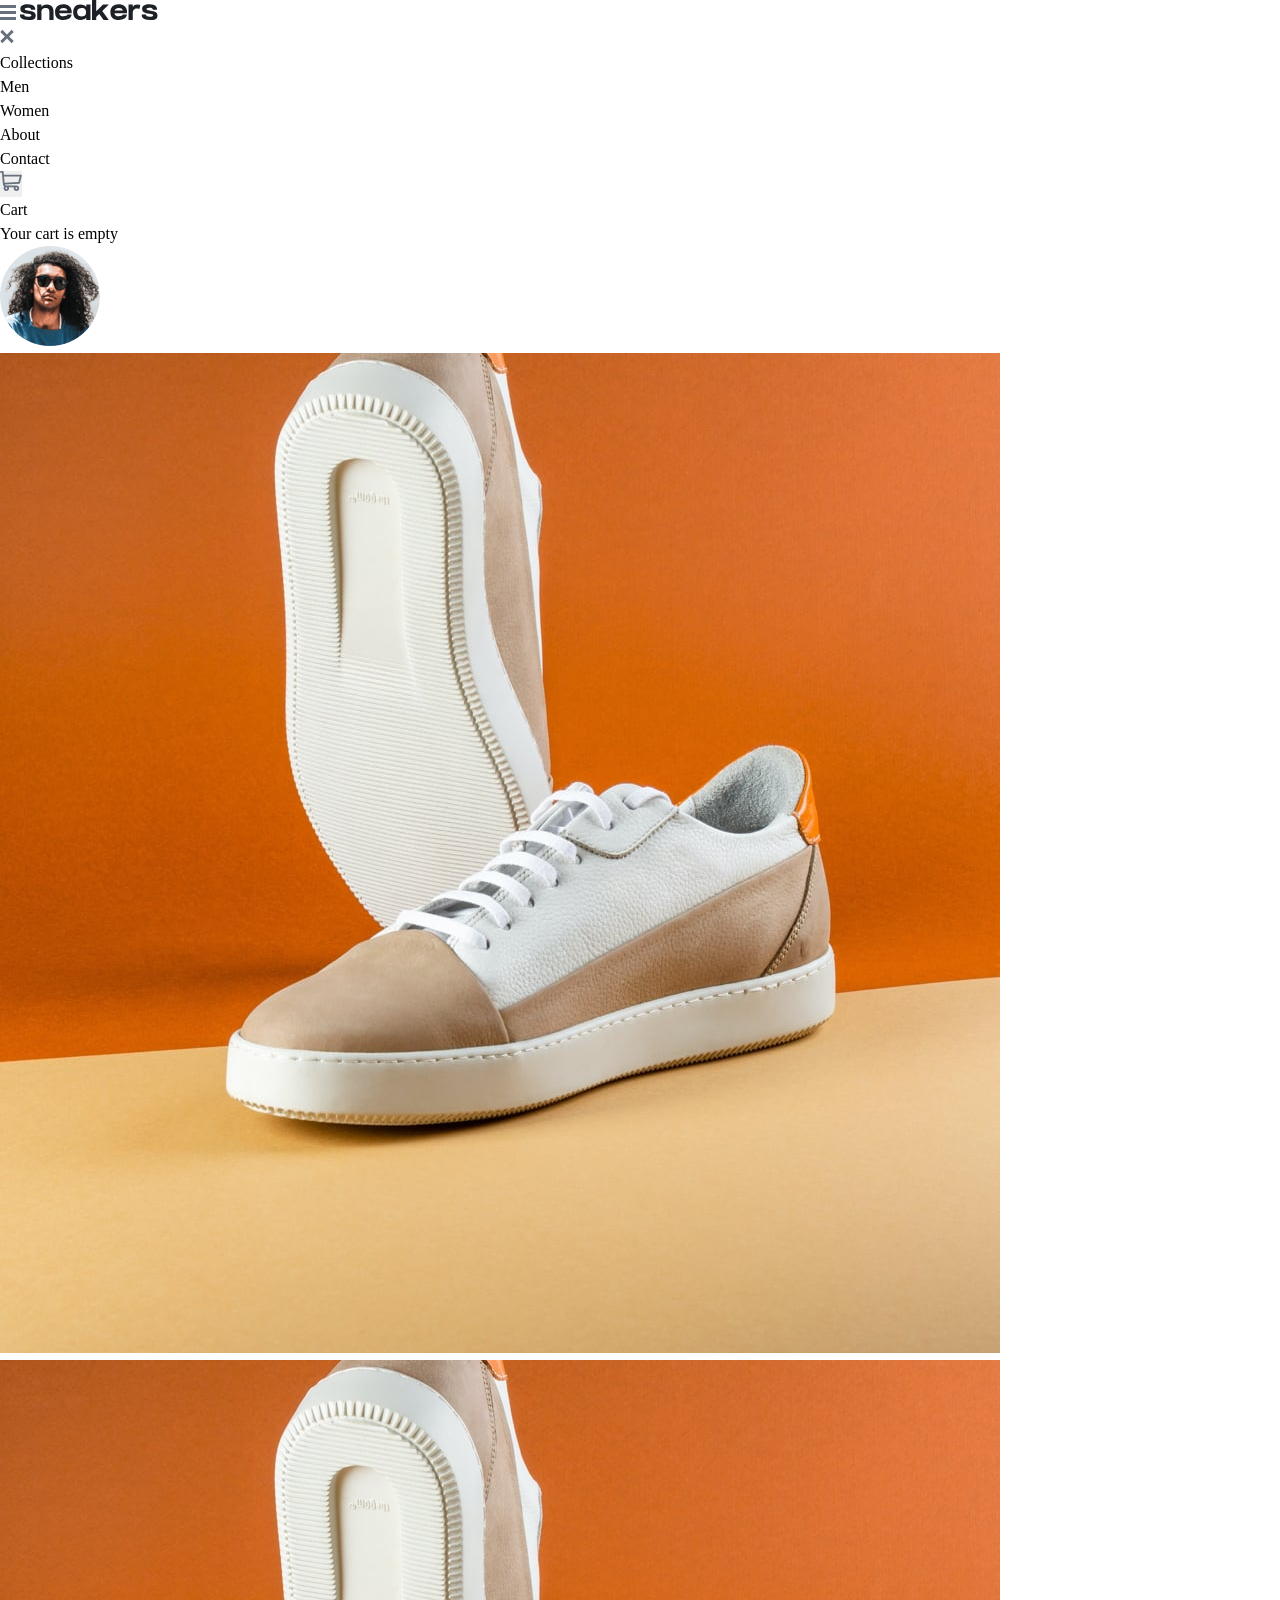
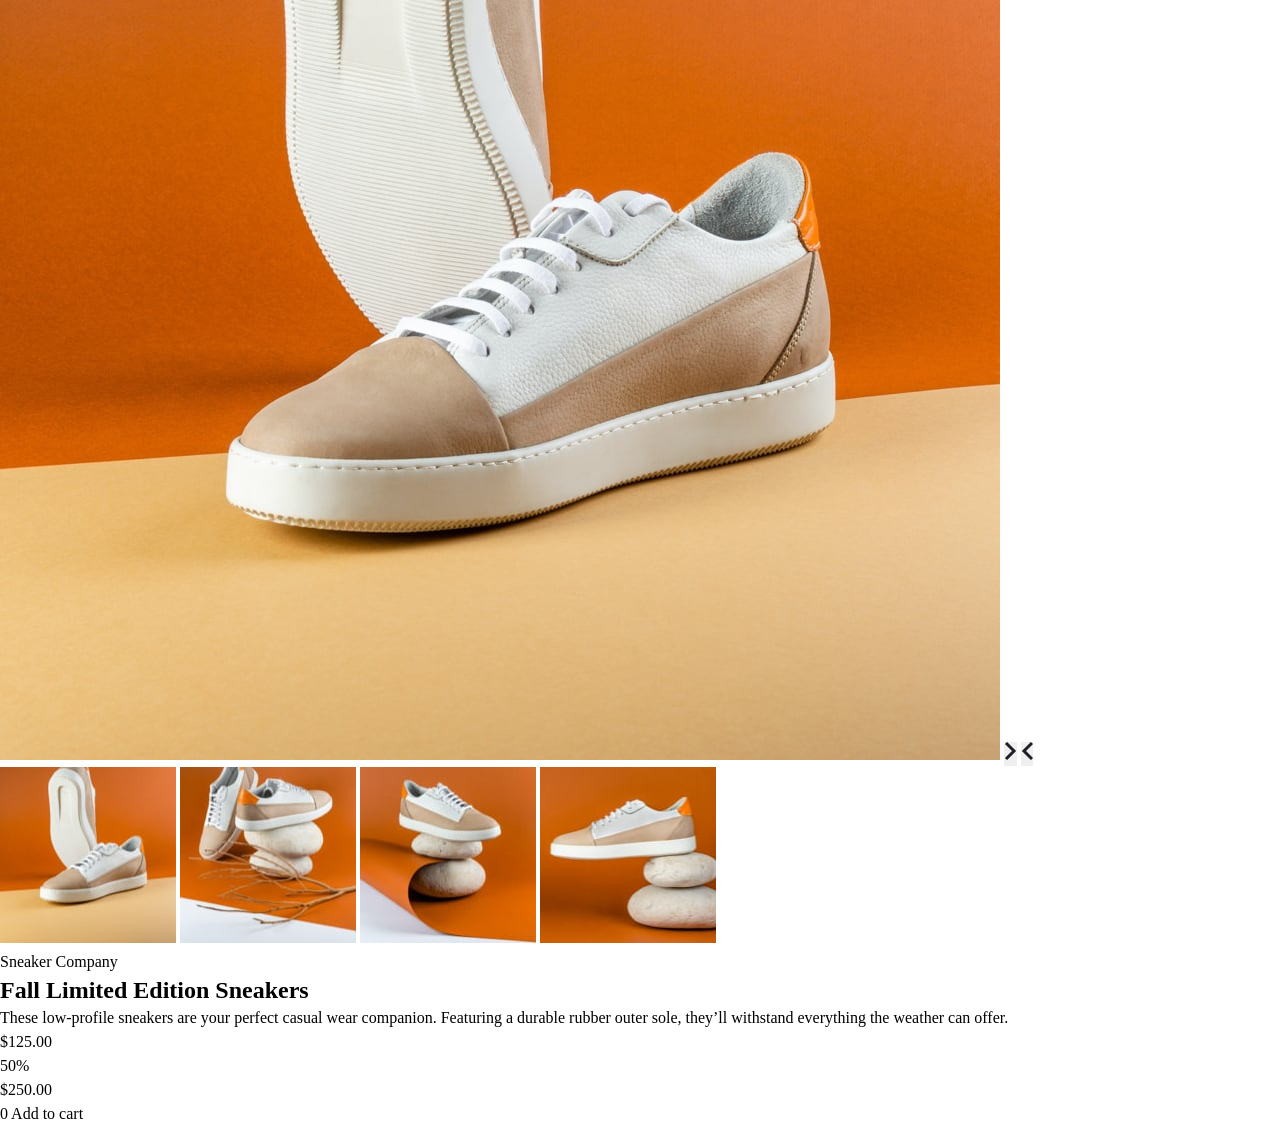
==== index.html @ e35ac058 "fixed folder bug" ====
<!DOCTYPE html>
<html lang="en">
  <head>
    <meta charset="UTF-8" />
    <meta name="viewport" content="width=device-width, initial-scale=1.0" />
    <!-- displays site properly based on user's device -->

    <link
      rel="icon"
      type="image/png"
      sizes="32x32"
      href="./images/favicon-32x32.png"
    />
    <link rel="preconnect" href="https://fonts.googleapis.com" />
    <link rel="preconnect" href="https://fonts.gstatic.com" crossorigin />
    <link
      href="https://fonts.googleapis.com/css2?family=Kumbh+Sans:wght@100..900&display=swap"
      rel="stylesheet"
    />
    <link rel="stylesheet" href="./components/main.css" />
    <link rel="stylesheet" href="./components/style.css" />
    <link rel="stylesheet" href="./components/utils.css" />
    <title>Frontend Mentor | E-commerce product page</title>
  </head>
  <body>
    <header>
      <!-- navbar -->
      <nav>
        <div class="nav__left">
          <img src="./images/icon-menu.svg" alt="menu" class="hidden menu" />
          <img src="./images/logo.svg" alt="logo" class="logo" />
          <div class="overlay"></div>
          <!-- placed this div here in nav left-->
          <ul class="nav__links">
            <img
              src="./images/icon-close.svg"
              alt="close"
              class="close-btn hidden"
            />
            <li class="nav__link">Collections</li>
            <li class="nav__link">Men</li>
            <li class="nav__link">Women</li>
            <li class="nav__link">About</li>
            <li class="nav__link">Contact</li>
          </ul>
        </div>
        <div class="nav__right">
          <!-- cart -->
          <div class="cart__container">
            <button class="cart__btn">
              <span class="indicator"></span>
              <!-- to call on for numbers of items inside users cart later in js-->
              <img src="./images/icon-cart.svg" alt="cart" />
            </button>
            <div class="cart__wrap invisble">
              <p class="cart__heading">Cart</p>
              <div class="divider"></div>
              <!-- line inside cart card-->
              <div class="cart_content empty">
                <p>Your cart is empty</p>
              </div>
            </div>
          </div>
          <img src="./images/image-avatar.png" alt="avatar" />
        </div>
      </nav>
    </header>
    <main>
      <!-- thumbnails -->
      <section class="thumbnails">
        <img
          src="./images/image-product-1.jpg"
          alt="product"
          class="main-thumbnail invisble mob"
        />
        <div class="mobile-thumb hidden">
          <img
            src="./images/image-product-1.jpg"
            alt="product"
            class="thumb mob"
          />
          <button id="next">
            <img src="./images/icon-next.svg" alt="next" />
          </button>
          <button id="previous">
            <img src="./images/icon-previous.svg" alt="previous" />
          </button>
        </div>
        <div>
          <div class="preview">
            <img
              src="./images/image-product-1-thumbnail.jpg"
              alt="product"
              class="selected"
            />
            <img
              src="./images/image-product-2-thumbnail.jpg"
              alt="product"
              class="selected"
            />
            <img
              src="./images/image-product-3-thumbnail.jpg"
              alt="product"
              class="selected"
            />
            <img
              src="./images/image-product-4-thumbnail.jpg"
              alt="product"
              class="selected"
            />
          </div>
        </div>
      </section>
      <!-- content -->
      <section class="content">
        <p class="company">Sneaker Company</p>
        <h1 class="title">Fall Limited Edition Sneakers</h1>
        <p class="desc">
          These low-profile sneakers are your perfect casual wear companion.
          Featuring a durable rubber outer sole, they’ll withstand everything
          the weather can offer.
        </p>
        <div class="price">
          <div class="new-price">
            <p class="now">$125.00</p>
            <span> 50%</span>
          </div>
          <p class="old-price">$250.00</p>
          <!-- LEFT OFF HERE -->
        </div>
      </section>
    </main>

    0 Add to cart

    <!-- <div class="attribution">
      Challenge by
      <a href="https://www.frontendmentor.io?ref=challenge" target="_blank"
        >Frontend Mentor</a
      >. Coded by <a href="#">Your Name Here</a>.
    </div> -->
    <script src="app.js"></script>
  </body>
</html>
---- components/style.css ----
/* color variables */
:root {
  --clr-light: hsl(0, 0%, 100%);
  --clr-dark: hsl(0, 0%, 0%); /*(with 75% opacity for light box background); */
  --clr-primary100: hsl(26, 100%, 55%);
  --clr-primary200: hsl(25, 100%, 94%);
  --clr-primary300: ;
  --clr-primary400: ;
  --clr-neutral100: hsl(220, 13%, 13%);
  --clr-neutral200: hsl(219, 9%, 45%);
  --clr-neutral300: hsl(220, 14%, 75%);
  --clr-neutral400: hsl(223, 64%, 98%);

  /* comment color hex codes here for easy copy and paste*/
  /* - Linear, 135deg, from hsl(0, 0%, 100%), to hsl(0, 100%, 98%)
  - Linear, 135deg, from hsl(0, 80%, 86%), to hsl(0, 74%, 74%) */

  /* sizes */
  --size-xxs: 0.5rem;
  --size-xs: 0.75rem;
  --size-sm: 0.875rem;
  --size-base: 1rem;
  --size-lg: 1.125rem;
  --size-xl: 1.25rem;
  --size-2xl: 1.5rem;
  --size-3xl: 1.875rem;
  --size-4xl: 2.25rem;
  --size-5xl: 3rem;
  --size-6xl: 3.75rem;
  --size-7xl: 4.5rem;
  --size-8xl: 6rem;
  --size-9xl: 8rem;
  --size-10xl: 10rem;
}

/* IN MODERN_NORMALIZE ALREADY */
*,
::before,
::after {
  box-sizing: border-box;
}

* {
  margin: 0;
  padding: 0;
  line-height: calc(1em + 0.5rem);
}

/* html,
  body {
    height: 100%;
    width: 100%;
    overflow: hidden;
  } */

html {
  scroll-behavior: smooth;
}

body {
  /* font of your choice */

  font-size: var(--size-base);

  /* background-color: grey; */
}

ul,
li,
ol {
  list-style: none;
  padding: 0;
  margin: 0;
}

picture,
video,
canvas,
svg {
  display: block;
  max-width: 100%;
  user-select: none;
}

button {
  display: inline-block;
  padding: 0;
  border: none;
  cursor: pointer;
}
---- components/utils.css ----
/*  CHAMELEON RESPONSIVE SETUP */

/* xs */
/* @media (min-width: 475px) { 
 
  } */

/* sm */
/* @media (min-width: 640px) {
      
  }  */

/* md */
/* @media (min-width: 768px) {
      
  }  */

/* lg */
/* @media (min-width: 1024px) {
      
  }  */

/* xl */
/* @media (min-width: 1280px) {
      
  }  */

/* 2xl */
/* @media (min-width: 1536px) {
    
  }   */
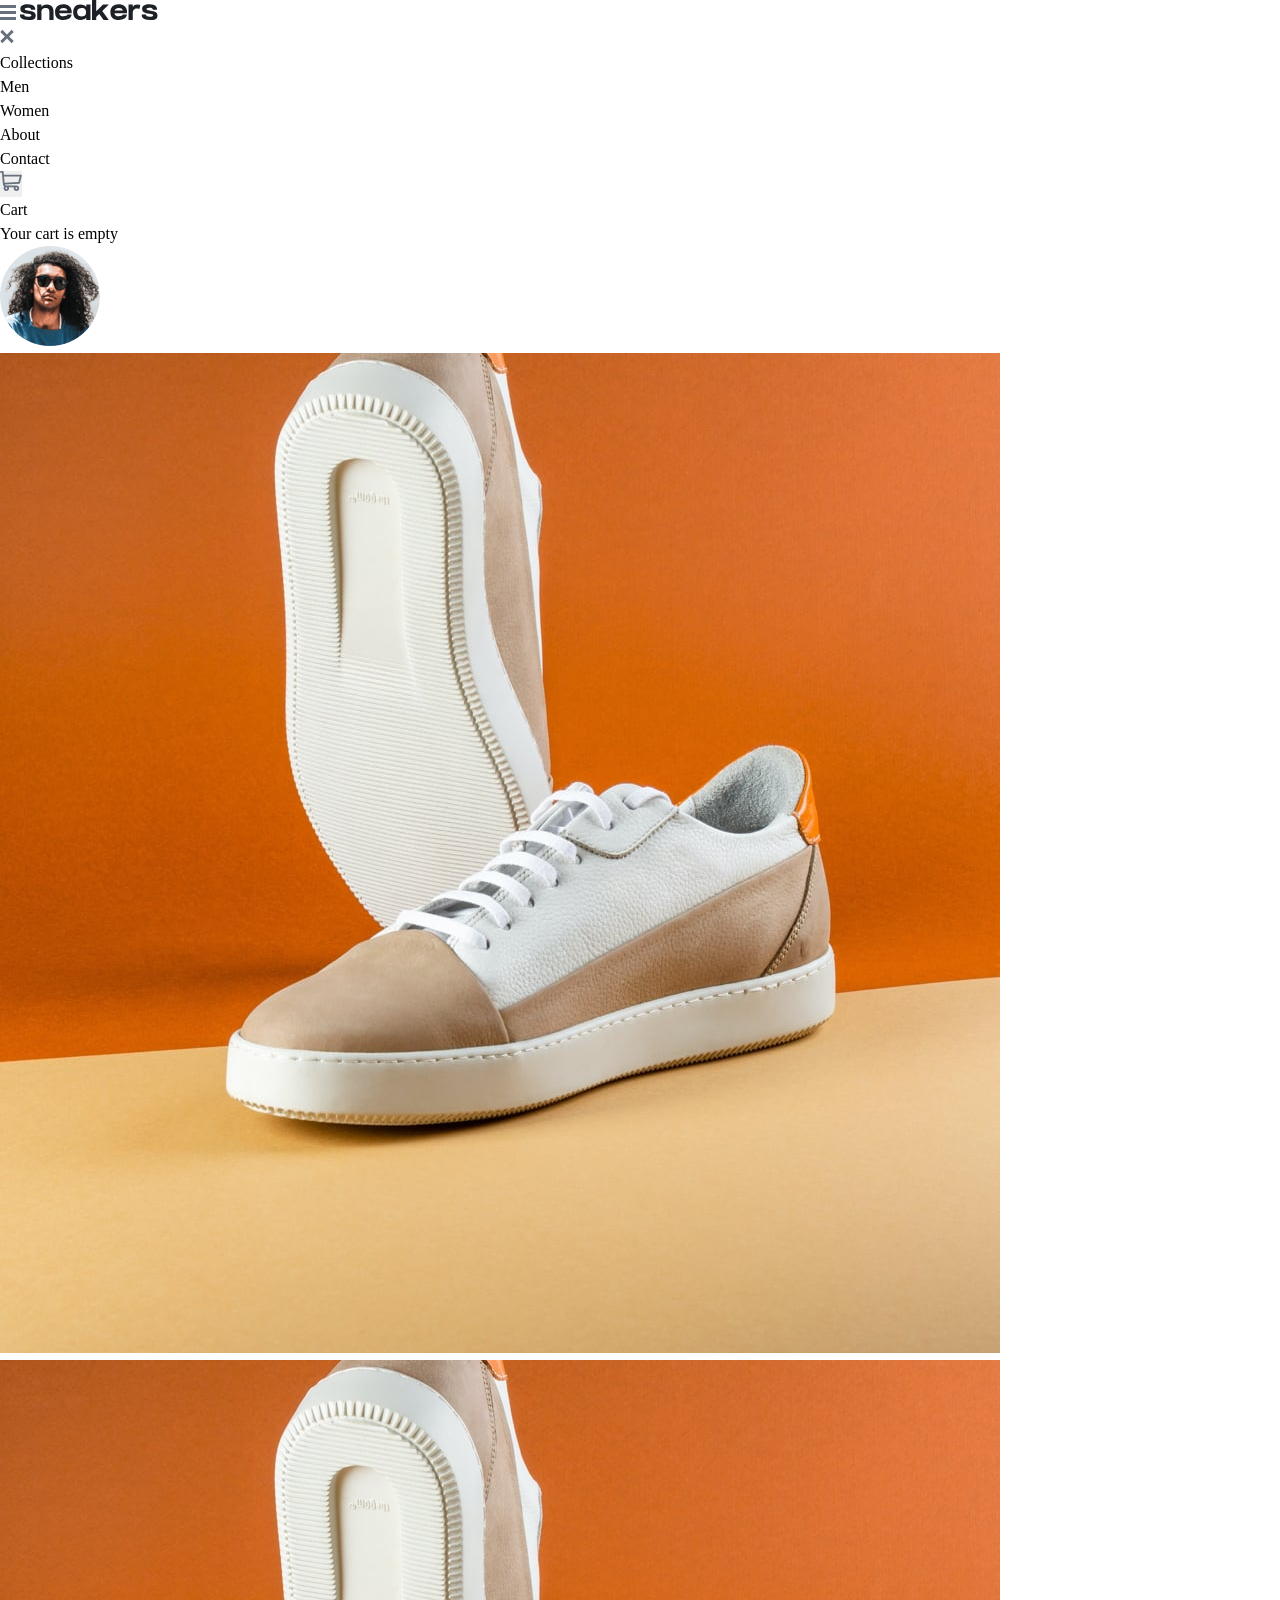
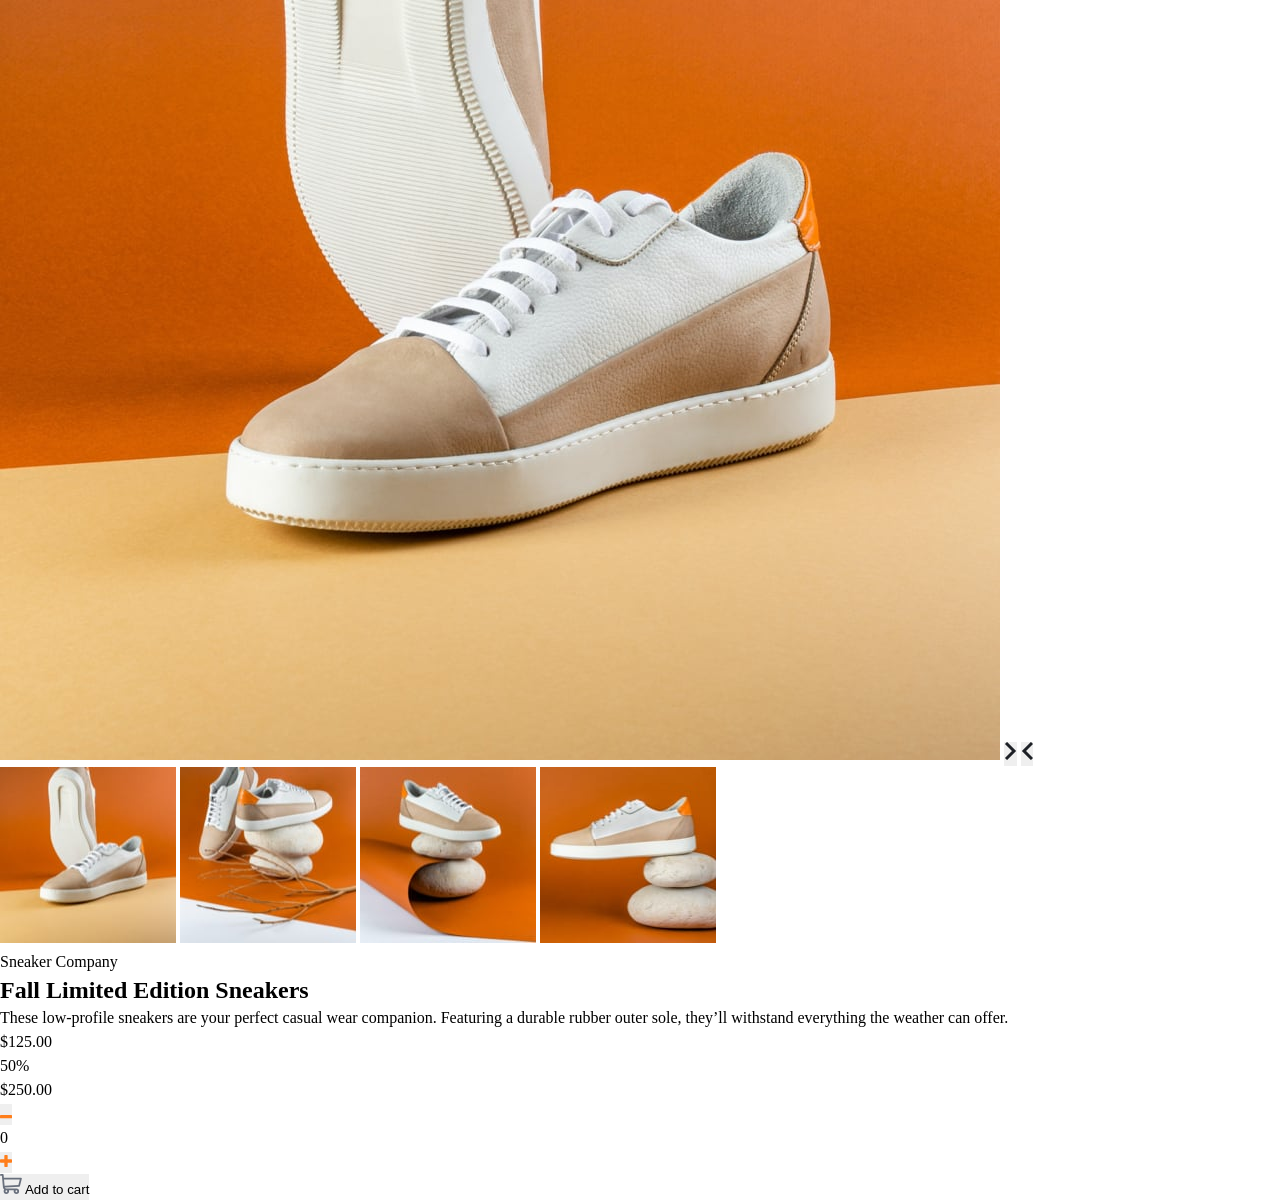
==== commit 1892e75d: "wrapped content inside div container" ====
--- a/index.html
+++ b/index.html
@@ -23,122 +23,136 @@
     <title>Frontend Mentor | E-commerce product page</title>
   </head>
   <body>
-    <header>
-      <!-- navbar -->
-      <nav>
-        <div class="nav__left">
-          <img src="./images/icon-menu.svg" alt="menu" class="hidden menu" />
-          <img src="./images/logo.svg" alt="logo" class="logo" />
-          <div class="overlay"></div>
-          <!-- placed this div here in nav left-->
-          <ul class="nav__links">
-            <img
-              src="./images/icon-close.svg"
-              alt="close"
-              class="close-btn hidden"
-            />
-            <li class="nav__link">Collections</li>
-            <li class="nav__link">Men</li>
-            <li class="nav__link">Women</li>
-            <li class="nav__link">About</li>
-            <li class="nav__link">Contact</li>
-          </ul>
-        </div>
-        <div class="nav__right">
-          <!-- cart -->
-          <div class="cart__container">
-            <button class="cart__btn">
-              <span class="indicator"></span>
-              <!-- to call on for numbers of items inside users cart later in js-->
-              <img src="./images/icon-cart.svg" alt="cart" />
-            </button>
-            <div class="cart__wrap invisble">
-              <p class="cart__heading">Cart</p>
-              <div class="divider"></div>
-              <!-- line inside cart card-->
-              <div class="cart_content empty">
-                <p>Your cart is empty</p>
+    <div class="container">
+      <header>
+        <!-- navbar -->
+        <nav>
+          <div class="nav__left">
+            <img src="./images/icon-menu.svg" alt="menu" class="hidden menu" />
+            <img src="./images/logo.svg" alt="logo" class="logo" />
+            <div class="overlay"></div>
+            <!-- placed this div here in nav left-->
+            <ul class="nav__links">
+              <img
+                src="./images/icon-close.svg"
+                alt="close"
+                class="close-btn hidden"
+              />
+              <li class="nav__link">Collections</li>
+              <li class="nav__link">Men</li>
+              <li class="nav__link">Women</li>
+              <li class="nav__link">About</li>
+              <li class="nav__link">Contact</li>
+            </ul>
+          </div>
+          <div class="nav__right">
+            <!-- cart -->
+            <div class="cart__container">
+              <button class="cart__btn">
+                <span class="indicator"></span>
+                <!-- to call on for numbers of items inside users cart later in js-->
+                <img src="./images/icon-cart.svg" alt="cart" />
+              </button>
+              <div class="cart__wrap invisble">
+                <p class="cart__heading">Cart</p>
+                <div class="divider"></div>
+                <!-- line inside cart card-->
+                <div class="cart_content empty">
+                  <p>Your cart is empty</p>
+                </div>
               </div>
             </div>
+            <img src="./images/image-avatar.png" alt="avatar" />
           </div>
-          <img src="./images/image-avatar.png" alt="avatar" />
-        </div>
-      </nav>
-    </header>
-    <main>
-      <!-- thumbnails -->
-      <section class="thumbnails">
-        <img
-          src="./images/image-product-1.jpg"
-          alt="product"
-          class="main-thumbnail invisble mob"
-        />
-        <div class="mobile-thumb hidden">
+        </nav>
+      </header>
+      <main>
+        <!-- thumbnails -->
+        <section class="thumbnails">
           <img
             src="./images/image-product-1.jpg"
             alt="product"
-            class="thumb mob"
+            class="main-thumbnail invisble mob"
           />
-          <button id="next">
-            <img src="./images/icon-next.svg" alt="next" />
-          </button>
-          <button id="previous">
-            <img src="./images/icon-previous.svg" alt="previous" />
-          </button>
-        </div>
-        <div>
-          <div class="preview">
+          <div class="mobile-thumb hidden">
             <img
-              src="./images/image-product-1-thumbnail.jpg"
+              src="./images/image-product-1.jpg"
               alt="product"
-              class="selected"
+              class="thumb mob"
             />
-            <img
-              src="./images/image-product-2-thumbnail.jpg"
-              alt="product"
-              class="selected"
-            />
-            <img
-              src="./images/image-product-3-thumbnail.jpg"
-              alt="product"
-              class="selected"
-            />
-            <img
-              src="./images/image-product-4-thumbnail.jpg"
-              alt="product"
-              class="selected"
-            />
+            <button id="next">
+              <img src="./images/icon-next.svg" alt="next" />
+            </button>
+            <button id="previous">
+              <img src="./images/icon-previous.svg" alt="previous" />
+            </button>
           </div>
-        </div>
-      </section>
-      <!-- content -->
-      <section class="content">
-        <p class="company">Sneaker Company</p>
-        <h1 class="title">Fall Limited Edition Sneakers</h1>
-        <p class="desc">
-          These low-profile sneakers are your perfect casual wear companion.
-          Featuring a durable rubber outer sole, they’ll withstand everything
-          the weather can offer.
-        </p>
-        <div class="price">
-          <div class="new-price">
-            <p class="now">$125.00</p>
-            <span> 50%</span>
+          <div>
+            <div class="preview">
+              <img
+                src="./images/image-product-1-thumbnail.jpg"
+                alt="product"
+                class="selected"
+              />
+              <img
+                src="./images/image-product-2-thumbnail.jpg"
+                alt="product"
+                class="selected"
+              />
+              <img
+                src="./images/image-product-3-thumbnail.jpg"
+                alt="product"
+                class="selected"
+              />
+              <img
+                src="./images/image-product-4-thumbnail.jpg"
+                alt="product"
+                class="selected"
+              />
+            </div>
           </div>
-          <p class="old-price">$250.00</p>
-          <!-- LEFT OFF HERE -->
-        </div>
-      </section>
-    </main>
+        </section>
+        <!-- content -->
+        <section class="content">
+          <p class="company">Sneaker Company</p>
+          <h1 class="title">Fall Limited Edition Sneakers</h1>
+          <p class="desc">
+            These low-profile sneakers are your perfect casual wear companion.
+            Featuring a durable rubber outer sole, they’ll withstand everything
+            the weather can offer.
+          </p>
+          <div class="price">
+            <div class="new-price">
+              <p class="now">$125.00</p>
+              <span> 50%</span>
+            </div>
+            <p class="old-price">$250.00</p>
+          </div>
+          <div class="buttons">
+            <div class="amount-btn">
+              <button id="minus">
+                <img src="./images/icon-minus.svg" alt="minus" />
+              </button>
+              <p class="amount">0</p>
+              <button id="plus">
+                <img src="./images/icon-plus.svg" alt="plus" />
+              </button>
+            </div>
+            <button class="add-btn">
+              <img src="./images/icon-cart.svg" alt="cart" />
+              Add to cart
+            </button>
+          </div>
+        </section>
+      </main>
 
-    0 Add to cart
-
-    <!-- <div class="attribution">
+      <!-- <div class="attribution">
       Challenge by
       <a href="https://www.frontendmentor.io?ref=challenge" target="_blank"
         >Frontend Mentor</a
       >. Coded by <a href="#">Your Name Here</a>.
     </div> -->
-    <script src="app.js"></script>
+      <script src="app.js"></script>
+    </div>
   </body>
 </html>
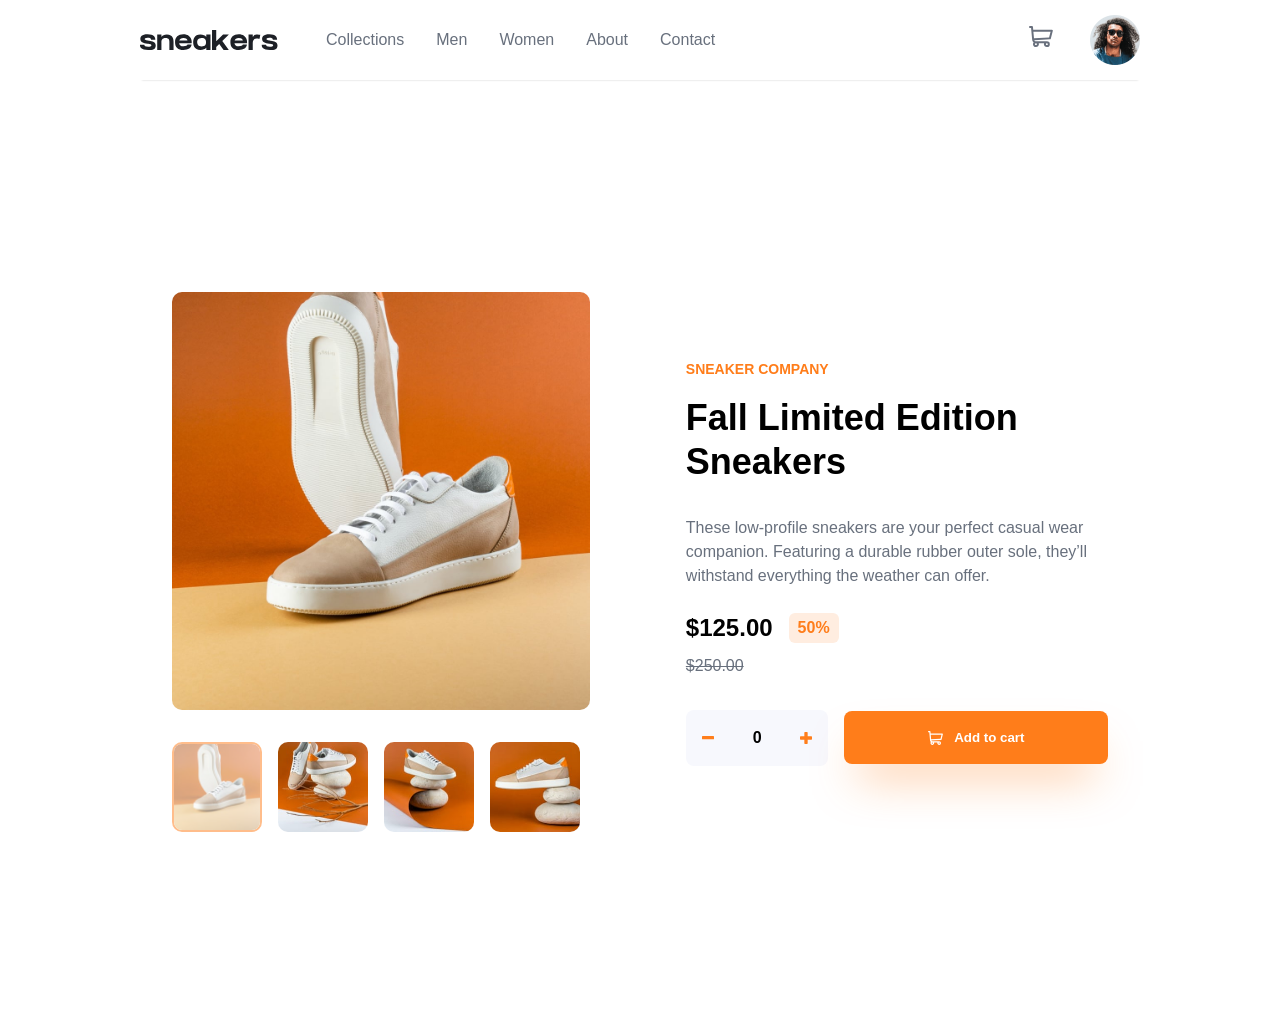
==== commit cff8eaa7: "final-commit" ====
--- a/index.html
+++ b/index.html
@@ -27,42 +27,53 @@
       <header>
         <!-- navbar -->
         <nav>
-          <div class="nav__left">
-            <img src="./images/icon-menu.svg" alt="menu" class="hidden menu" />
-            <img src="./images/logo.svg" alt="logo" class="logo" />
-            <div class="overlay"></div>
-            <!-- placed this div here in nav left-->
-            <ul class="nav__links">
+          <div class="nav__container">
+            <div class="nav__left">
               <img
-                src="./images/icon-close.svg"
-                alt="close"
-                class="close-btn hidden"
+                src="./images/icon-menu.svg"
+                alt="menu"
+                class="hidden menu"
+                id="menu-btn"
               />
-              <li class="nav__link">Collections</li>
-              <li class="nav__link">Men</li>
-              <li class="nav__link">Women</li>
-              <li class="nav__link">About</li>
-              <li class="nav__link">Contact</li>
-            </ul>
-          </div>
-          <div class="nav__right">
-            <!-- cart -->
-            <div class="cart__container">
-              <button class="cart__btn">
-                <span class="indicator"></span>
-                <!-- to call on for numbers of items inside users cart later in js-->
-                <img src="./images/icon-cart.svg" alt="cart" />
-              </button>
-              <div class="cart__wrap invisble">
-                <p class="cart__heading">Cart</p>
-                <div class="divider"></div>
-                <!-- line inside cart card-->
-                <div class="cart_content empty">
-                  <p>Your cart is empty</p>
+              <img src="./images/logo.svg" alt="logo" class="logo" />
+              <div class="overlay"></div>
+              <!-- placed this div here in nav left-->
+              <ul class="nav__links">
+                <img
+                  src="./images/icon-close.svg"
+                  alt="close"
+                  class="close-btn hidden"
+                />
+                <li class="nav__link">Collections</li>
+                <li class="nav__link">Men</li>
+                <li class="nav__link">Women</li>
+                <li class="nav__link">About</li>
+                <li class="nav__link">Contact</li>
+              </ul>
+            </div>
+            <div class="nav__right">
+              <!-- cart -->
+              <div class="cart__container">
+                <button class="cart__btn">
+                  <span class="indicator"></span>
+                  <!-- to call on for numbers of items inside users cart later in js-->
+                  <img src="./images/icon-cart.svg" alt="cart" class="cart" />
+                </button>
+                <div class="cart__wrap invisible">
+                  <p class="cart__heading">Cart</p>
+                  <div class="divider"></div>
+                  <!-- line inside cart card-->
+                  <div class="cart__content empty">
+                    <p>Your cart is empty</p>
+                  </div>
                 </div>
               </div>
+              <img
+                src="./images/image-avatar.png"
+                alt="avatar"
+                class="avatar"
+              />
             </div>
-            <img src="./images/image-avatar.png" alt="avatar" />
           </div>
         </nav>
       </header>
@@ -72,13 +83,14 @@
           <img
             src="./images/image-product-1.jpg"
             alt="product"
-            class="main-thumbnail invisble mob"
+            class="main-thumbnail"
+            id="invisible-mob"
           />
           <div class="mobile-thumb hidden">
             <img
               src="./images/image-product-1.jpg"
               alt="product"
-              class="thumb mob"
+              class="thumb-mob"
             />
             <button id="next">
               <img src="./images/icon-next.svg" alt="next" />
@@ -94,21 +106,9 @@
                 alt="product"
                 class="selected"
               />
-              <img
-                src="./images/image-product-2-thumbnail.jpg"
-                alt="product"
-                class="selected"
-              />
-              <img
-                src="./images/image-product-3-thumbnail.jpg"
-                alt="product"
-                class="selected"
-              />
-              <img
-                src="./images/image-product-4-thumbnail.jpg"
-                alt="product"
-                class="selected"
-              />
+              <img src="./images/image-product-2-thumbnail.jpg" alt="product" />
+              <img src="./images/image-product-3-thumbnail.jpg" alt="product" />
+              <img src="./images/image-product-4-thumbnail.jpg" alt="product" />
             </div>
           </div>
         </section>
@@ -152,7 +152,30 @@
         >Frontend Mentor</a
       >. Coded by <a href="#">Your Name Here</a>.
     </div> -->
-      <script src="app.js"></script>
+    </div>
+    <!-- Lightbox -->
+    <div class="lightbox invisible">
+      <div class="lightbox-container">
+        <button class="close-lightbox">
+          <img src="./images/icon-close.svg" alt="close" />
+        </button>
+        <img
+          src="./images/image-product-1.jpg"
+          alt="product"
+          class="main-thumbnail invisible-mob"
+        />
+        <div class="preview">
+          <img
+            src="./images/image-product-1-thumbnail.jpg"
+            alt="product"
+            class="selected"
+          />
+          <img src="./images/image-product-2-thumbnail.jpg" alt="product" />
+          <img src="./images/image-product-3-thumbnail.jpg" alt="product" />
+          <img src="./images/image-product-4-thumbnail.jpg" alt="product" />
+        </div>
+      </div>
     </div>
   </body>
+  <script src="app.js"></script>
 </html>
--- a/components/main.css
+++ b/components/main.css
@@ -0,0 +1,188 @@
+main {
+  display: flex;
+  height: 100dvh;
+
+  gap: 3rem;
+  align-items: center;
+  justify-content: space-between;
+  margin-inline: 2rem;
+}
+
+.thumbnails {
+  display: flex;
+  flex-direction: column;
+}
+
+.main-thumbnail {
+  width: 1100px;
+  cursor: pointer;
+}
+
+.preview {
+  display: flex;
+  gap: 1rem;
+  margin-top: 2rem;
+}
+
+.preview img {
+  width: 90px; /*  might need to change width to 100px */
+  border-radius: 10px;
+  cursor: pointer;
+}
+
+.preview img:hover {
+  opacity: 60%;
+}
+
+.selected {
+  border: 2px solid var(--clr-primary100);
+  opacity: 50%;
+}
+
+.company {
+  color: var(--clr-primary100);
+  text-transform: uppercase;
+  font-weight: 700;
+  font-size: var(--size-sm);
+  margin-bottom: 1rem;
+}
+
+.title {
+  font-size: var(--size-4xl);
+  margin-bottom: 2rem;
+}
+
+.desc {
+  color: var(--clr-neutral200);
+  margin-bottom: 1.5rem;
+}
+
+.price {
+  display: flex;
+  flex-direction: column;
+  gap: 0.6rem;
+  margin-bottom: 1rem;
+}
+
+.new-price {
+  display: flex;
+  align-items: center;
+}
+
+.now {
+  font-size: var(--size-2xl);
+  font-weight: 700;
+}
+
+.new-price span {
+  margin-left: 1rem;
+  background-color: var(--clr-primary200);
+  padding: 0.2rem;
+
+  width: 50px;
+  text-align: center;
+  border-radius: 6px;
+  color: var(--clr-primary100);
+  font-weight: 700;
+}
+
+.old-price {
+  color: var(--clr-neutral200);
+  text-decoration: line-through;
+}
+
+.buttons {
+  display: flex;
+  align-items: center;
+  width: 100%;
+  gap: 1rem;
+  margin-top: 2rem;
+}
+
+.amount-btn {
+  display: flex;
+  background-color: var(--clr-neutral400);
+  align-items: center;
+  padding: 1rem; /* match both buttons' padding to achieve beautiful layouts */
+  width: 35%;
+  border-radius: 8px;
+  justify-content: space-between;
+}
+
+.amount-btn button {
+  background-color: transparent;
+  border: none;
+  display: flex;
+  align-items: center;
+  justify-content: center;
+}
+
+.amount {
+  font-weight: 700;
+}
+
+.add-btn {
+  width: 65%;
+  background-color: var(--clr-primary100);
+  color: var(--clr-light);
+  border-radius: 8px;
+  font-weight: 700;
+  display: flex;
+  align-items: center;
+  justify-content: center;
+  box-shadow: 0px 26px 45px -15px hsla(26, 100%, 55%, 0.5);
+  gap: 0.7rem;
+  padding: 1rem; /* match both buttons' padding to achieve beautiful layouts */
+}
+
+.add-btn:hover,
+.amount-btn button:hover {
+  opacity: 65%;
+}
+
+.add-btn img {
+  filter: brightness(5); /* changes svg to white */
+  width: 15px;
+}
+
+/* lightbox */
+
+.lightbox {
+  position: absolute;
+  top: 0;
+  bottom: 0;
+  left: 0;
+  right: 0;
+  z-index: 999;
+  background-color: rgba(0, 0, 0, 0.75);
+  display: flex;
+  align-items: center;
+  flex-direction: column;
+  justify-content: center;
+}
+
+.lightbox-container {
+  position: relative;
+}
+
+.close-lightbox {
+  position: absolute;
+  top: -40px;
+  right: 10px;
+  color: var(--clr-primary100); /* might need to change */
+  background-color: transparent;
+  border: none;
+}
+
+.close-lightbox:hover img {
+  filter: sepia(100%) hue-rotate(-50deg) saturate(600%) contrast(1);
+}
+
+.close-lightbox img {
+  width: 20px;
+  height: 20px;
+}
+
+.lightbox .main-thumbnail {
+  width: 400px;
+}
--- a/components/style.css
+++ b/components/style.css
@@ -59,10 +59,14 @@
 
 body {
   /* font of your choice */
+  font-family: "Kumbh Sans", sans-serif;
+  /* background-color: grey; */
+}
 
-  font-size: var(--size-base);
-
-  /* background-color: grey; */
+body {
+  display: flex;
+  flex-direction: column;
+  align-items: center;
 }
 
 ul,
@@ -82,6 +86,10 @@
   user-select: none;
 }
 
+img {
+  max-width: 100%;
+}
+
 button {
   display: inline-block;
   padding: 0;
--- a/components/utils.css
+++ b/components/utils.css
@@ -29,3 +29,425 @@
 /* @media (min-width: 1536px) {
     
   }   */
+
+.container {
+  max-width: 1000px;
+  height: 100dvh;
+}
+
+/* visibility */
+.hidden {
+  display: none;
+}
+
+.invisible {
+  display: none !important;
+}
+
+/* navbar */
+
+nav {
+  height: 5rem;
+  display: flex;
+  justify-content: center;
+  width: 100%;
+  flex: 1;
+  margin: 0 auto;
+}
+
+.nav__container {
+  display: flex;
+  width: 100%;
+  justify-content: space-between;
+  box-shadow: 0 2px 2px -2px rgba(0, 0, 0, 0.2);
+}
+
+.nav__left {
+  display: flex;
+  align-items: center;
+  justify-content: center;
+}
+
+.nav__links {
+  padding-left: 3rem;
+  display: flex;
+  align-items: center;
+  gap: 2rem;
+  color: var(--clr-neutral200);
+}
+
+.nav__link {
+  cursor: pointer;
+  height: 100%;
+  position: relative;
+}
+
+.nav__link:hover::after {
+  content: "";
+  position: absolute;
+  bottom: -35px;
+  border-radius: 10px;
+  display: block;
+  background-color: var(--clr-primary100);
+  width: 100%;
+  height: 5px;
+}
+
+.nav__right {
+  display: flex;
+  align-items: center;
+  gap: 2.3rem;
+}
+
+.avatar,
+.cart {
+  width: 50px;
+  margin: 1rem 0;
+}
+
+.avatar:hover {
+  outline: 2px solid var(--clr-primary100);
+  border-radius: 50%;
+  cursor: pointer;
+}
+
+.cart:hover {
+  filter: brightness(0%);
+}
+
+.cart__btn {
+  background-color: transparent;
+  width: 24px;
+}
+
+.indicator {
+  background-color: var(--clr-primary100);
+  padding: 0.002rem 0.7rem;
+  border-radius: 500px;
+  color: var(--clr-light);
+  position: absolute;
+  top: 3px;
+  right: -15px;
+  z-index: 10;
+}
+
+/* cart */
+
+.cart__container {
+  position: relative;
+}
+
+.cart__wrap {
+  position: absolute;
+  left: -200px;
+  top: 60px;
+  z-index: 30;
+  width: 350px;
+  height: 250px;
+  background-color: var(--clr-light);
+  box-shadow: 0 15px 15px 0 #00000048;
+  border-radius: 10px;
+}
+
+.cart__heading {
+  font-size: var(--size-lg);
+  font-weight: 700;
+  padding: 1rem;
+}
+
+.divider {
+  width: 100%;
+  height: 1px;
+  background-color: rgba(128, 128, 128, 0.226);
+}
+
+.empty {
+  display: flex;
+  align-items: center;
+  justify-content: center;
+}
+
+.cart__content {
+  height: 200px;
+}
+
+.product {
+  display: flex;
+  flex-direction: column;
+  padding: 1rem;
+  height: 100%;
+  align-self: start;
+  justify-content: space-around;
+}
+
+.cart__content .product div {
+  display: flex;
+  align-items: center;
+  justify-content: space-between;
+}
+
+.product-title {
+  color: var(--clr-neutral200);
+  font-size: 0.95rem;
+}
+
+.product-info {
+  gap: 0.2rem;
+  display: flex;
+  flex-direction: column;
+  text-align: start;
+}
+
+.product-info p:last-child {
+  margin-right: auto;
+  color: var(--clr-neutral200);
+}
+
+.product__info b {
+  color: var(--clr-dark);
+}
+
+.cart__content img {
+  width: 60px;
+  border-radius: 6px;
+}
+
+.delete-btn {
+  background-color: transparent;
+  border: none;
+  width: 18px;
+  cursor: pointer;
+}
+
+.checkout-btn {
+  background-color: var(--clr-primary100);
+  border-radius: 8px;
+  border: none;
+  color: white;
+  font-weight: 700;
+  font-size: var(--size-lg);
+  font-family: inherit;
+  padding: 1rem;
+  cursor: pointer;
+}
+
+/* queries */
+
+/* ----MOBILE---- */
+
+@media screen and (max-width: 700px) {
+  /* visibility  */
+  .hidden {
+    display: flex;
+  }
+
+  #invisible-mob {
+    display: none !important;
+  }
+
+  main {
+    gap: 0;
+  }
+
+  body {
+    position: relative;
+  }
+
+  /* navbar  */
+
+  .nav__container {
+    padding-inline: 1rem;
+  }
+
+  .nav__left {
+    align-items: center;
+    gap: 1rem;
+  }
+
+  .cart {
+    width: 25px;
+    margin-top: 1.5rem;
+  }
+  /* 
+  .menu {
+    cursor: pointer;
+  } */
+
+  /* .close-btn {
+    cursor: pointer;
+  } */
+
+  .overlay {
+    position: absolute;
+    z-index: 999;
+    top: 0;
+    bottom: 0;
+    left: 0;
+    right: 0;
+    background-color: var(--clr-dark);
+    opacity: 75%;
+    display: none;
+  }
+
+  .nav__links {
+    position: absolute;
+    background-color: var(--clr-light);
+    top: 0;
+    bottom: 0;
+    left: 0;
+    width: 60%;
+    z-index: 999;
+    gap: 2;
+    padding: 2rem;
+    flex-direction: column;
+    display: none;
+    align-items: flex-start;
+  }
+
+  .nav__link:hover::after {
+    bottom: -15px;
+  }
+
+  .active {
+    display: flex;
+  }
+
+  .nav__link {
+    height: fit-content;
+    font-weight: 700;
+    color: var(--clr-dark);
+  }
+
+  .nav__right {
+    gap: 1.5rem;
+  }
+
+  .avatar {
+    width: 30px;
+  }
+
+  .indicator {
+    top: 10px;
+    right: -13px;
+  }
+
+  /* main */
+  main {
+    flex-direction: column;
+    align-items: center;
+    margin-inline: 0;
+    height: 100%;
+    margin-bottom: 4rem;
+  }
+
+  .thumbnails {
+    height: 45%;
+  }
+
+  .content {
+    margin: 2rem;
+    height: 50%;
+  }
+
+  .preview {
+    display: none;
+  }
+
+  .mobile-thumb {
+    position: relative;
+    display: flex;
+    overflow-x: hidden;
+    min-width: 95dvw;
+    margin-top: -0.5rem;
+    z-index: 1;
+  }
+
+  .mobile-thumb img {
+    object-fit: cover;
+    width: 100%;
+    z-index: 1;
+  }
+
+  .title {
+    font-size: var(--size-3xl);
+  }
+
+  .price {
+    flex-direction: row;
+    align-items: center;
+
+    justify-content: space-between;
+  }
+
+  .buttons {
+    flex-direction: column;
+    align-items: center;
+    gap: 1rem;
+  }
+
+  .amount-btn {
+    width: 100%;
+  }
+
+  .add-btn {
+    width: 100%;
+  }
+
+  .cart__wrap {
+    top: 15%;
+    position: fixed;
+    left: 2.5%;
+    width: 95%;
+  }
+
+  #next {
+    position: absolute;
+    right: 5%;
+    top: 50%;
+    background-color: var(--clr-light);
+    width: 50px;
+    height: 50px;
+    display: flex;
+    align-items: center;
+    justify-content: center;
+    border-radius: 50%;
+    text-align: center;
+    z-index: 10;
+  }
+
+  #previous {
+    position: absolute;
+    left: 5%;
+    top: 50%;
+    background-color: var(--clr-light);
+    width: 50px;
+    height: 50px;
+    display: flex;
+    align-items: center;
+    justify-content: center;
+    border-radius: 50%;
+    text-align: center;
+    z-index: 10;
+  }
+
+  #next img,
+  #previous img {
+    width: 13px;
+  }
+}
+
+/* ----DESKTOP---- */
+
+@media screen and (min-width: 700px) {
+  main {
+    margin-top: 2rem;
+  }
+
+  .content {
+    padding-left: 3rem;
+  }
+
+  .main-thumbnail {
+    border-radius: 10px;
+  }
+}
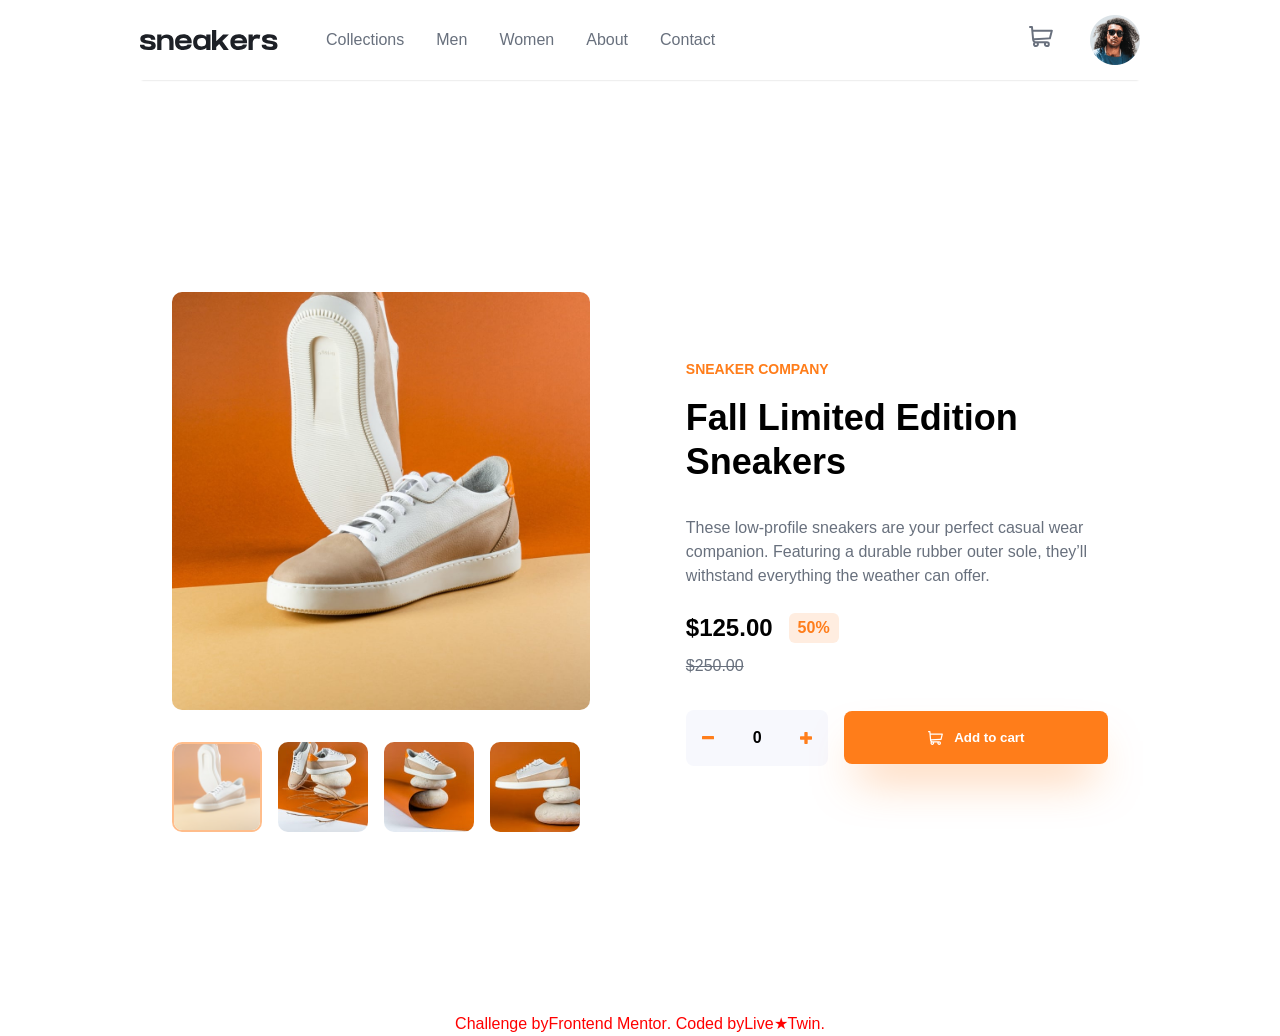
==== commit 063ca3a8: "fixed attribution" ====
--- a/index.html
+++ b/index.html
@@ -146,12 +146,12 @@
         </section>
       </main>
 
-      <!-- <div class="attribution">
-      Challenge by
-      <a href="https://www.frontendmentor.io?ref=challenge" target="_blank"
-        >Frontend Mentor</a
-      >. Coded by <a href="#">Your Name Here</a>.
-    </div> -->
+      <div class="attribution">
+        Challenge by
+        <a href="https://www.frontendmentor.io?ref=challenge" target="_blank"
+          >Frontend Mentor</a
+        >. Coded by <a href="https://github.com/LivexTwin">Live★Twin</a>.
+      </div>
     </div>
     <!-- Lightbox -->
     <div class="lightbox invisible">
--- a/components/utils.css
+++ b/components/utils.css
@@ -29,6 +29,22 @@
 /* @media (min-width: 1536px) {
     
   }   */
+
+/* attribution  */
+.attribution a {
+  list-style: none;
+  text-decoration: none;
+  color: inherit;
+}
+
+.attribution {
+  color: red;
+  display: flex;
+  justify-content: center;
+  align-items: center;
+}
+
+/* attribution  */
 
 .container {
   max-width: 1000px;
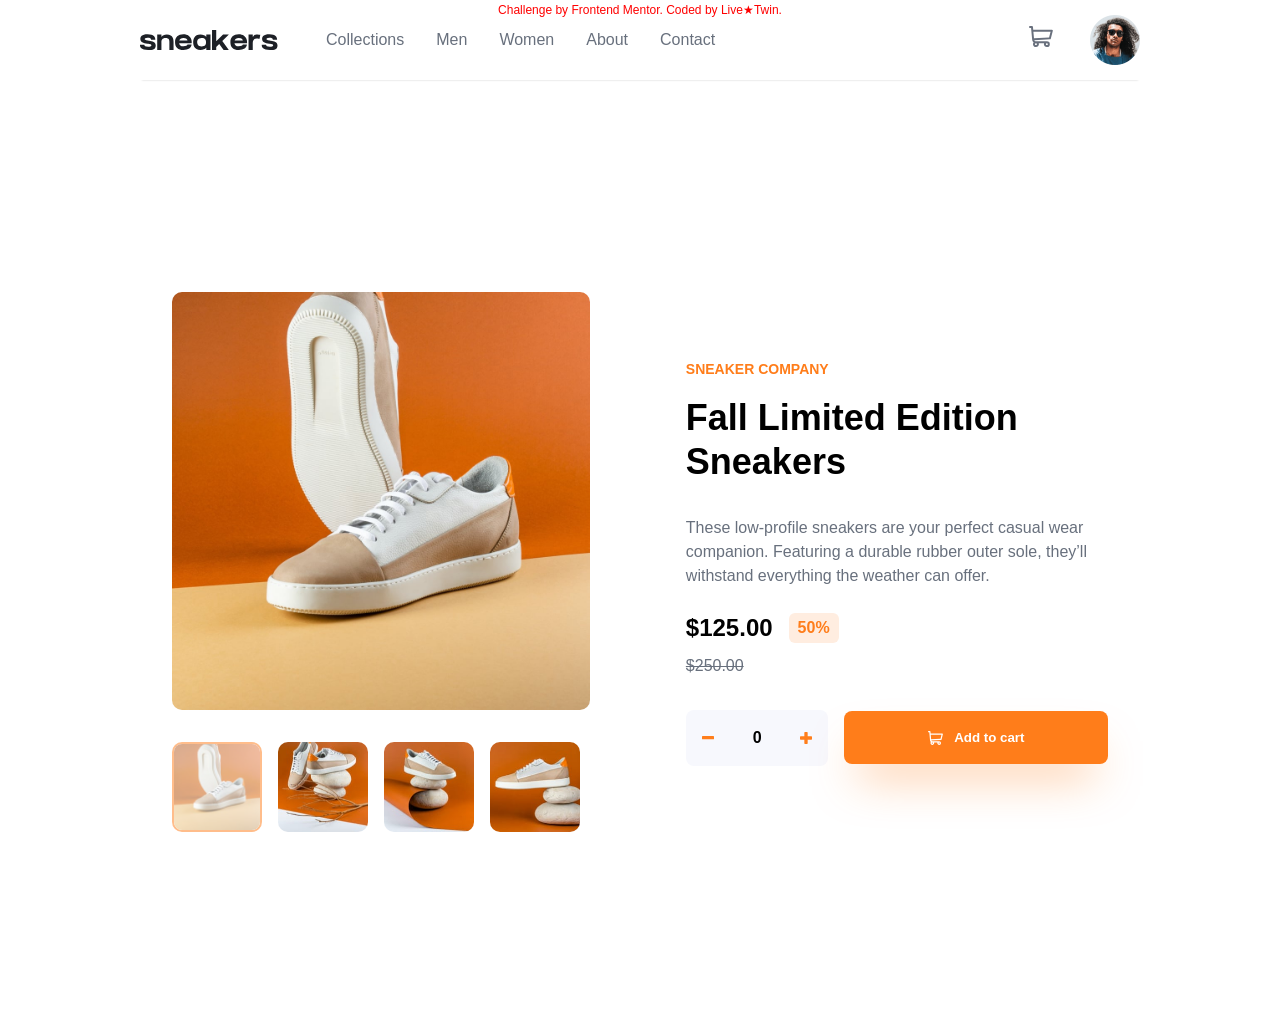
==== commit 5b35867e: "final" ====
--- a/index.html
+++ b/index.html
@@ -145,13 +145,6 @@
           </div>
         </section>
       </main>
-
-      <div class="attribution">
-        Challenge by
-        <a href="https://www.frontendmentor.io?ref=challenge" target="_blank"
-          >Frontend Mentor</a
-        >. Coded by <a href="https://github.com/LivexTwin">Live★Twin</a>.
-      </div>
     </div>
     <!-- Lightbox -->
     <div class="lightbox invisible">
@@ -177,5 +170,11 @@
       </div>
     </div>
   </body>
+  <div class="attribution">
+    Challenge by
+    <a href="https://www.frontendmentor.io?ref=challenge" target="_blank"
+      >Frontend Mentor</a
+    >. Coded by <a href="https://github.com/LivexTwin">Live★Twin</a>.
+  </div>
   <script src="app.js"></script>
 </html>
--- a/components/utils.css
+++ b/components/utils.css
@@ -39,9 +39,9 @@
 
 .attribution {
   color: red;
-  display: flex;
-  justify-content: center;
-  align-items: center;
+  position: absolute;
+  font-size: var(--size-xs);
+  top: 0;
 }
 
 /* attribution  */
